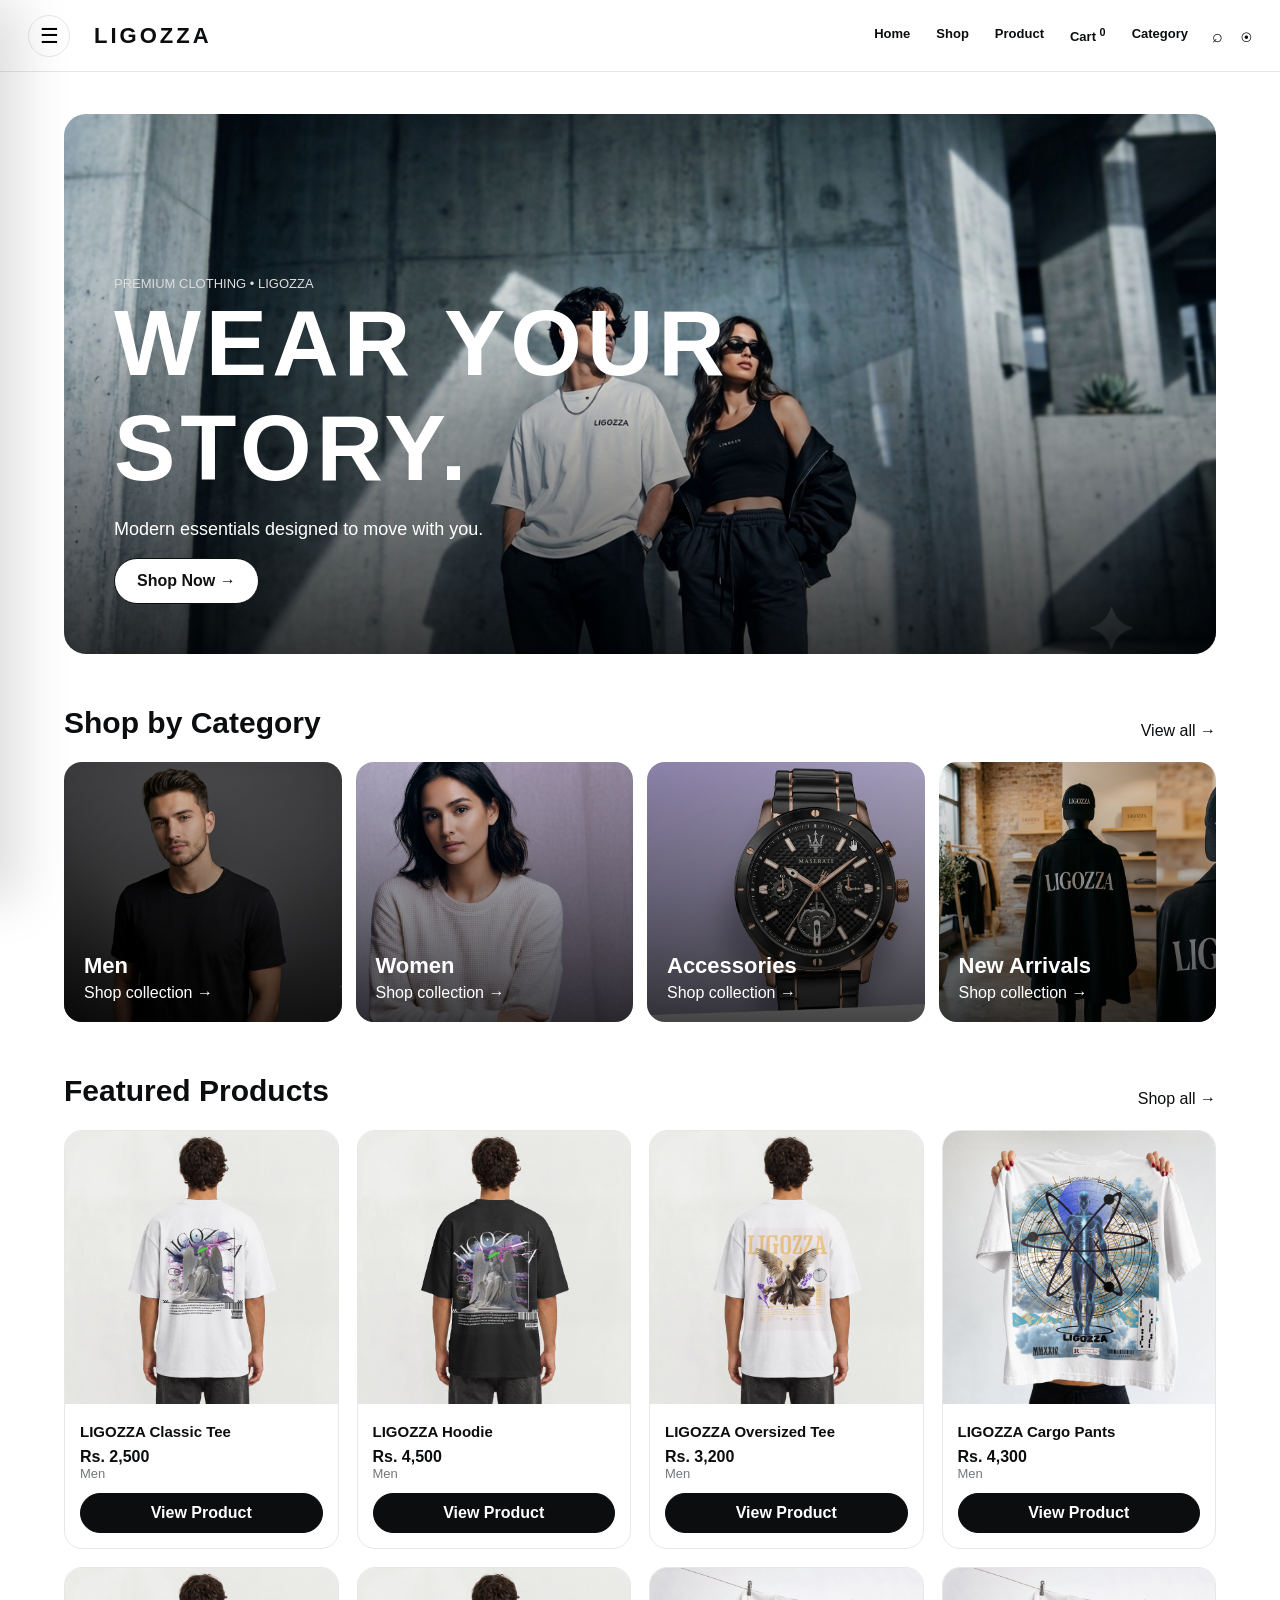
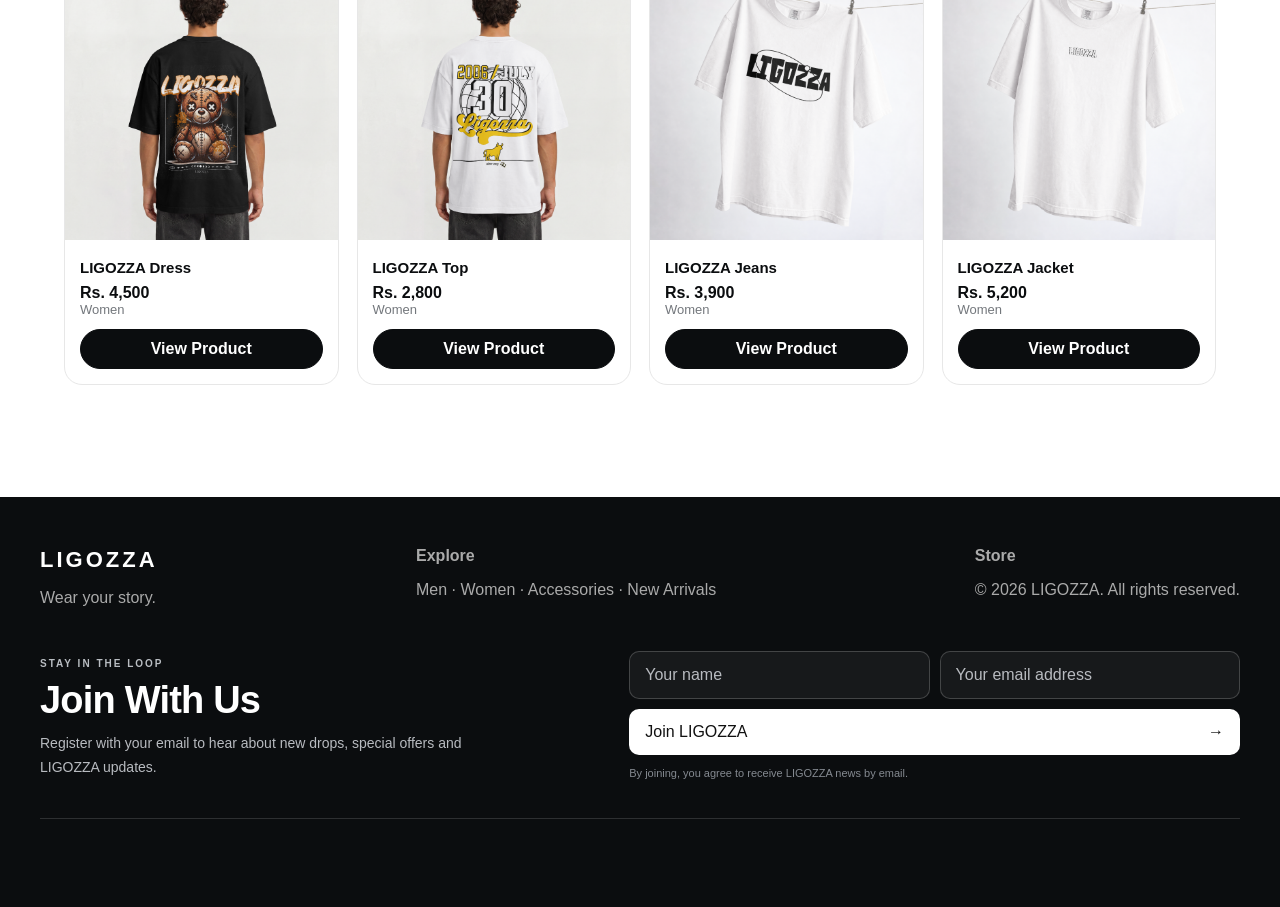
==== index.html @ e9d3e80f "Update index.html" ====
<!doctype html><html lang="en"><head><meta charset="utf-8"><meta name="viewport" content="width=device-width,initial-scale=1"><title>Home — LIGOZZA</title><link rel="stylesheet" href="style.css"></head><body>
<header class="topbar"><button class="hamb">☰</button><a class="brand" href="index.html">LIGOZZA</a><nav class="nav"><a href="index.html">Home</a><a href="shop.html">Shop</a><a href="product.html?id=1">Product</a><a href="cart.html">Cart <sup class="cart-count">0</sup></a><a href="category.html">Category</a></nav><div class="icons">⌕　◉</div></header>
<aside class="drawer"><button class="close">×</button><h2>LIGOZZA</h2><a href="index.html">Home</a><a href="shop.html">Shop</a><a href="product.html?id=1">Product</a><a href="cart.html">Cart</a><a href="category.html">Category</a><small>CATEGORIES</small><a href="men.html">Men</a><a href="women.html">Women</a><a href="accessories.html">Accessories</a><a href="new-arrivals.html">New Arrivals</a><small>MANAGE</small><a href=""></a></aside>
<main class="container"><section class="hero" style="background-image: url('assets/1790014323501.png')"><div><div class="muted" style="color:#ddd">PREMIUM CLOTHING • LIGOZZA</div><h1>WEAR YOUR<br>STORY.</h1><p>Modern essentials designed to move with you.</p><a class="btn light" href="shop.html">Shop Now →</a></div></section>
<div class="section-title"><h2>Shop by Category</h2><a href="category.html">View all →</a></div><section class="cat-grid"><a class="cat" style="background-image: url('assets/1790061535700.png')" href="men.html"><div><h3>Men</h3>Shop collection →</div></a><a class="cat" style="background-image: url('assets/1790061359625.png')" href="women.html"><div><h3>Women</h3>Shop collection →</div></a><a class="cat" style="background-image: url('assets/1790061619526.png')" href="accessories.html"><div><h3>Accessories</h3>Shop collection →</div></a><a class="cat" style="background-image: url('assets/1790061683546.png')" href="new-arrivals.html"><div><h3>New Arrivals</h3>Shop collection →</div></a></section>
<div class="section-title"><h2>Featured Products</h2><a href="shop.html">Shop all →</a></div><section class="grid" id="featured"></section></main><footer><div class="foot"><div><div class="brand">LIGOZZA</div><p>Wear your story.</p></div><div><b>Explore</b><p>Men · Women · Accessories · New Arrivals</p></div><div><b>Store</b><p>© 2026 LIGOZZA. All rights reserved.</p></div></div><div class="join-us">
    <div class="join-copy"><span class="join-kicker">STAY IN THE LOOP</span><h2>Join With Us</h2><p>Register with your email to hear about new drops, special offers and LIGOZZA updates.</p></div>
    <form class="join-form" action="https://formsubmit.co/hansindupulitha403@gmail.com" method="POST">
        <input type="hidden" name="_subject" value="New LIGOZZA Join With Us Registration">
        <input type="hidden" name="_template" value="table">
        <input type="text" name="_honey" style="display:none" tabindex="-1" autocomplete="off">
        <label class="sr-only" for="join-name">Your name</label><input id="join-name" type="text" name="name" placeholder="Your name" autocomplete="name" required>
        <label class="sr-only" for="join-email">Your email address</label><input id="join-email" type="email" name="email" placeholder="Your email address" autocomplete="email" required>
        <button type="submit">Join LIGOZZA <span aria-hidden="true">→</span></button>
        <small>By joining, you agree to receive LIGOZZA news by email.</small>
    </form></footer><script src="script.js"></script></body></html>
---- style.css ----
:root{--ink:#0b0d0f;--muted:#73777c;--line:#e7e7e7;--paper:#fff;--soft:#f6f6f4}
*{box-sizing:border-box}html{scroll-behavior:smooth}body{margin:0;font-family:Inter,Arial,sans-serif;color:var(--ink);background:#fff}a{text-decoration:none;color:inherit}
.topbar{height:72px;border-bottom:1px solid var(--line);display:flex;align-items:center;gap:24px;padding:0 28px;position:sticky;top:0;background:#fff;z-index:20}.brand{font-weight:900;letter-spacing:3px;font-size:22px;margin-right:auto}.nav{display:flex;gap:26px;font-size:13px;font-weight:700}.nav a:hover{opacity:.55}.icons{display:flex;gap:14px;font-size:18px}.hamb{width:42px;height:42px;border:1px solid var(--line);border-radius:50%;background:#fff;font-size:21px;cursor:pointer}
.drawer{position:fixed;left:0;top:0;bottom:0;width:290px;background:#0b0d0f;color:#fff;z-index:50;padding:28px;transform:translateX(-100%);transition:.3s;box-shadow:20px 0 50px #0002}.drawer.open{transform:none}.drawer h2{letter-spacing:4px;margin:8px 0 40px}.drawer .close{float:right;background:none;border:0;color:#fff;font-size:24px}.drawer a{display:block;padding:14px 0;border-bottom:1px solid #ffffff18;color:#ddd}.drawer small{display:block;color:#777;margin:28px 0 8px}
.container{max-width:1200px;margin:auto;padding:42px 24px}.hero{min-height:540px;background-size:cover;background-position:center;border-radius:22px;display:flex;align-items:flex-end;padding:50px;color:#fff;position:relative;overflow:hidden}.hero:after{content:"";position:absolute;inset:0;background:linear-gradient(0deg,#000b,transparent 65%)}.hero>*{position:relative;z-index:1}.hero h1{font-size:clamp(48px,8vw,92px);margin:0;letter-spacing:5px}.hero p{font-size:18px;max-width:480px}.btn{display:inline-flex;align-items:center;justify-content:center;border:1px solid var(--ink);background:var(--ink);color:#fff;padding:13px 22px;border-radius:999px;font-weight:700;cursor:pointer}.btn.light{background:#fff;color:#111}.section-title{display:flex;justify-content:space-between;align-items:end;margin:52px 0 22px}.section-title h2{margin:0;font-size:30px}.grid{display:grid;grid-template-columns:repeat(4,1fr);gap:18px}.card{border:1px solid var(--line);border-radius:18px;overflow:hidden;background:#fff}.card img{width:100%;aspect-ratio:1/1;object-fit:cover;background:#f2f2f0}.card .pad{padding:15px}.card h3{font-size:15px;margin:0 0 8px}.price{font-weight:800}.muted{color:var(--muted);font-size:13px}.card .btn{width:100%;margin-top:12px;padding:10px}.cat-grid{display:grid;grid-template-columns:repeat(4,1fr);gap:14px}.cat{height:260px;border-radius:18px;overflow:hidden;position:relative;background-size:cover;background-position:center}.cat:after{content:"";position:absolute;inset:0;background:linear-gradient(0deg,#000b,transparent)}.cat div{position:absolute;bottom:20px;left:20px;color:#fff;z-index:1}.cat h3{margin:0 0 5px;font-size:22px}
.pagehead{padding:30px 0 18px;border-bottom:1px solid var(--line);margin-bottom:28px}.pagehead h1{font-size:46px;margin:0 0 8px}.toolbar{display:flex;gap:12px;align-items:center;margin-bottom:20px}.toolbar select,.toolbar input{padding:11px;border:1px solid var(--line);border-radius:10px;background:#fff}.toolbar select{margin-left:auto}
.product{display:grid;grid-template-columns:1.05fr 1fr;gap:60px}.product-main{width:100%;aspect-ratio:1/1;object-fit:cover;border-radius:20px;background:#f2f2f0}.product h1{font-size:46px;margin:0 0 12px}.product .bigprice{font-size:26px;font-weight:900;margin:18px 0}.qty{display:flex;align-items:center;gap:12px;margin:20px 0}.qty button{width:36px;height:36px;border:1px solid var(--line);background:#fff;border-radius:50%}.chips{display:flex;gap:8px;flex-wrap:wrap}.chip{border:1px solid var(--line);padding:10px 15px;border-radius:9px}.actions{display:flex;gap:10px}.actions .btn{flex:1}
.cartrow{display:grid;grid-template-columns:90px 1fr auto auto;gap:20px;align-items:center;padding:18px 0;border-bottom:1px solid var(--line)}.cartrow img{width:90px;height:90px;object-fit:cover;border-radius:12px}.summary{max-width:420px;margin:30px 0 0 auto;border:1px solid var(--line);border-radius:18px;padding:22px}.summary div{display:flex;justify-content:space-between;padding:7px 0}.summary .total{font-size:20px;font-weight:900;border-top:1px solid var(--line);margin-top:10px;padding-top:15px}
.admin{display:grid;grid-template-columns:230px 1fr;gap:24px}.side{background:#0b0d0f;color:#fff;border-radius:18px;padding:22px;height:max-content}.side a{display:block;padding:11px 0;color:#ccc}.form{border:1px solid var(--line);border-radius:18px;padding:24px}.form-grid{display:grid;grid-template-columns:1fr 1fr;gap:16px}.field label{display:block;font-size:12px;font-weight:800;margin-bottom:7px}.field input,.field select,.field textarea{width:100%;padding:12px;border:1px solid var(--line);border-radius:10px}.field textarea{min-height:100px}.full{grid-column:1/-1}.upload{border:2px dashed var(--line);padding:22px;text-align:center;border-radius:12px}.adminlist{margin-top:25px}.adminitem{display:grid;grid-template-columns:70px 1fr auto auto;gap:14px;align-items:center;padding:10px 0;border-bottom:1px solid var(--line)}.adminitem img{width:70px;height:70px;object-fit:cover;border-radius:10px}
footer{margin-top:70px;padding:50px 24px;background:#0b0d0f;color:#aaa}footer .brand{color:#fff}.foot{max-width:1200px;margin:auto;display:flex;justify-content:space-between;gap:30px}
@media(max-width:850px){.nav{display:none}.grid{grid-template-columns:repeat(2,1fr)}.cat-grid{grid-template-columns:repeat(2,1fr)}.product{grid-template-columns:1fr;gap:25px}.product h1{font-size:36px}.admin{grid-template-columns:1fr}.form-grid{grid-template-columns:1fr}.full{grid-column:auto}.cartrow{grid-template-columns:65px 1fr auto}.cartrow img{width:65px;height:65px}.cartrow .lineprice{display:none}.hero{min-height:460px;padding:30px}.hero h1{font-size:54px}}
@media(max-width:520px){.topbar{padding:0 14px}.container{padding:28px 14px}.grid{gap:10px}.cat-grid{gap:10px}.cat{height:190px}.section-title h2{font-size:24px}.hero{border-radius:14px}.card{border-radius:12px}.pagehead h1{font-size:36px}}
.product-gallery{display:grid;grid-template-columns:74px 1fr;gap:14px;align-items:start}.thumbs{display:flex;flex-direction:column;gap:10px;max-height:620px;overflow:auto}.thumb{padding:0;border:1px solid var(--line);background:#fff;border-radius:10px;overflow:hidden;cursor:pointer}.thumb.active{border:2px solid var(--ink)}.thumb img{display:block;width:70px;height:70px;object-fit:cover}.chip{background:#fff;cursor:pointer}.chip.selected{background:var(--ink);color:#fff;border-color:var(--ink)}.size-editor{display:flex;gap:10px;flex-wrap:wrap}.size-editor label{border:1px solid var(--line);border-radius:10px;padding:10px 13px;background:#fff;cursor:pointer}.size-editor input{accent-color:#0b0d0f;margin-right:6px}.gallery-admin{display:grid;grid-template-columns:repeat(auto-fill,minmax(110px,1fr));gap:12px}.gallery-admin-item{border:1px solid var(--line);border-radius:12px;padding:8px;display:flex;flex-direction:column;gap:7px}.gallery-admin-item img{width:100%;aspect-ratio:1/1;object-fit:cover;border-radius:8px}.gallery-admin-item span{font-size:12px;font-weight:700}.remove-img{border:0;background:#f2f2f0;border-radius:8px;padding:7px;cursor:pointer}.adminitem .muted{line-height:1.5}@media(max-width:850px){.product-gallery{grid-template-columns:1fr}.thumbs{order:2;flex-direction:row;max-height:none;overflow-x:auto}.thumb img{width:62px;height:62px}}

/* Join With Us email registration */
.join-us {
    max-width: 1200px;
    margin: 0 auto 38px;
    padding: 28px 0 36px;
    border-bottom: 1px solid #ffffff24;
    display: grid;
    grid-template-columns: 1fr 1.1fr;
    gap: 34px;
    align-items: center
}

.join-kicker {
    font-size: 10px;
    letter-spacing: 2px;
    font-weight: 800;
    color: #b9bdc2
}

.join-copy h2 {
    margin: 8px 0 10px;
    color: #fff;
    font-size: clamp(28px,4vw,38px);
    letter-spacing: -.8px
}

.join-copy p {
    margin: 0;
    max-width: 430px;
    line-height: 1.7;
    color: #b8bbc0;
    font-size: 14px
}

.join-form {
    display: grid;
    grid-template-columns: 1fr 1fr;
    gap: 10px;
    align-items: start
}

    .join-form input {
        width: 100%;
        min-width: 0;
        padding: 14px 15px;
        border: 1px solid #ffffff30;
        border-radius: 10px;
        background: #ffffff0d;
        color: #fff;
        font: inherit;
        outline: none
    }

        .join-form input:focus {
            border-color: #fff
        }

        .join-form input::placeholder {
            color: #b8bbc0
        }

    .join-form button {
        grid-column: 1/-1;
        display: flex;
        justify-content: space-between;
        align-items: center;
        padding: 14px 16px;
        border: 0;
        border-radius: 10px;
        background: #fff;
        color: #111;
        font-weight: 800;
        cursor: pointer;
        font: inherit
    }

        .join-form button:hover {
            background: #e9e9e7
        }

    .join-form small {
        grid-column: 1/-1;
        color: #858a91;
        font-size: 11px;
        line-height: 1.5
    }

.sr-only {
    position: absolute;
    width: 1px;
    height: 1px;
    padding: 0;
    margin: -1px;
    overflow: hidden;
    clip: rect(0,0,0,0);
    white-space: nowrap;
    border: 0
}

@media(max-width:700px) {
    .join-us {
        grid-template-columns: 1fr;
        gap: 22px;
        padding: 24px 0 30px
    }

    .join-form {
        grid-template-columns: 1fr
    }

        .join-form button, .join-form small {
            grid-column: auto
        }
}
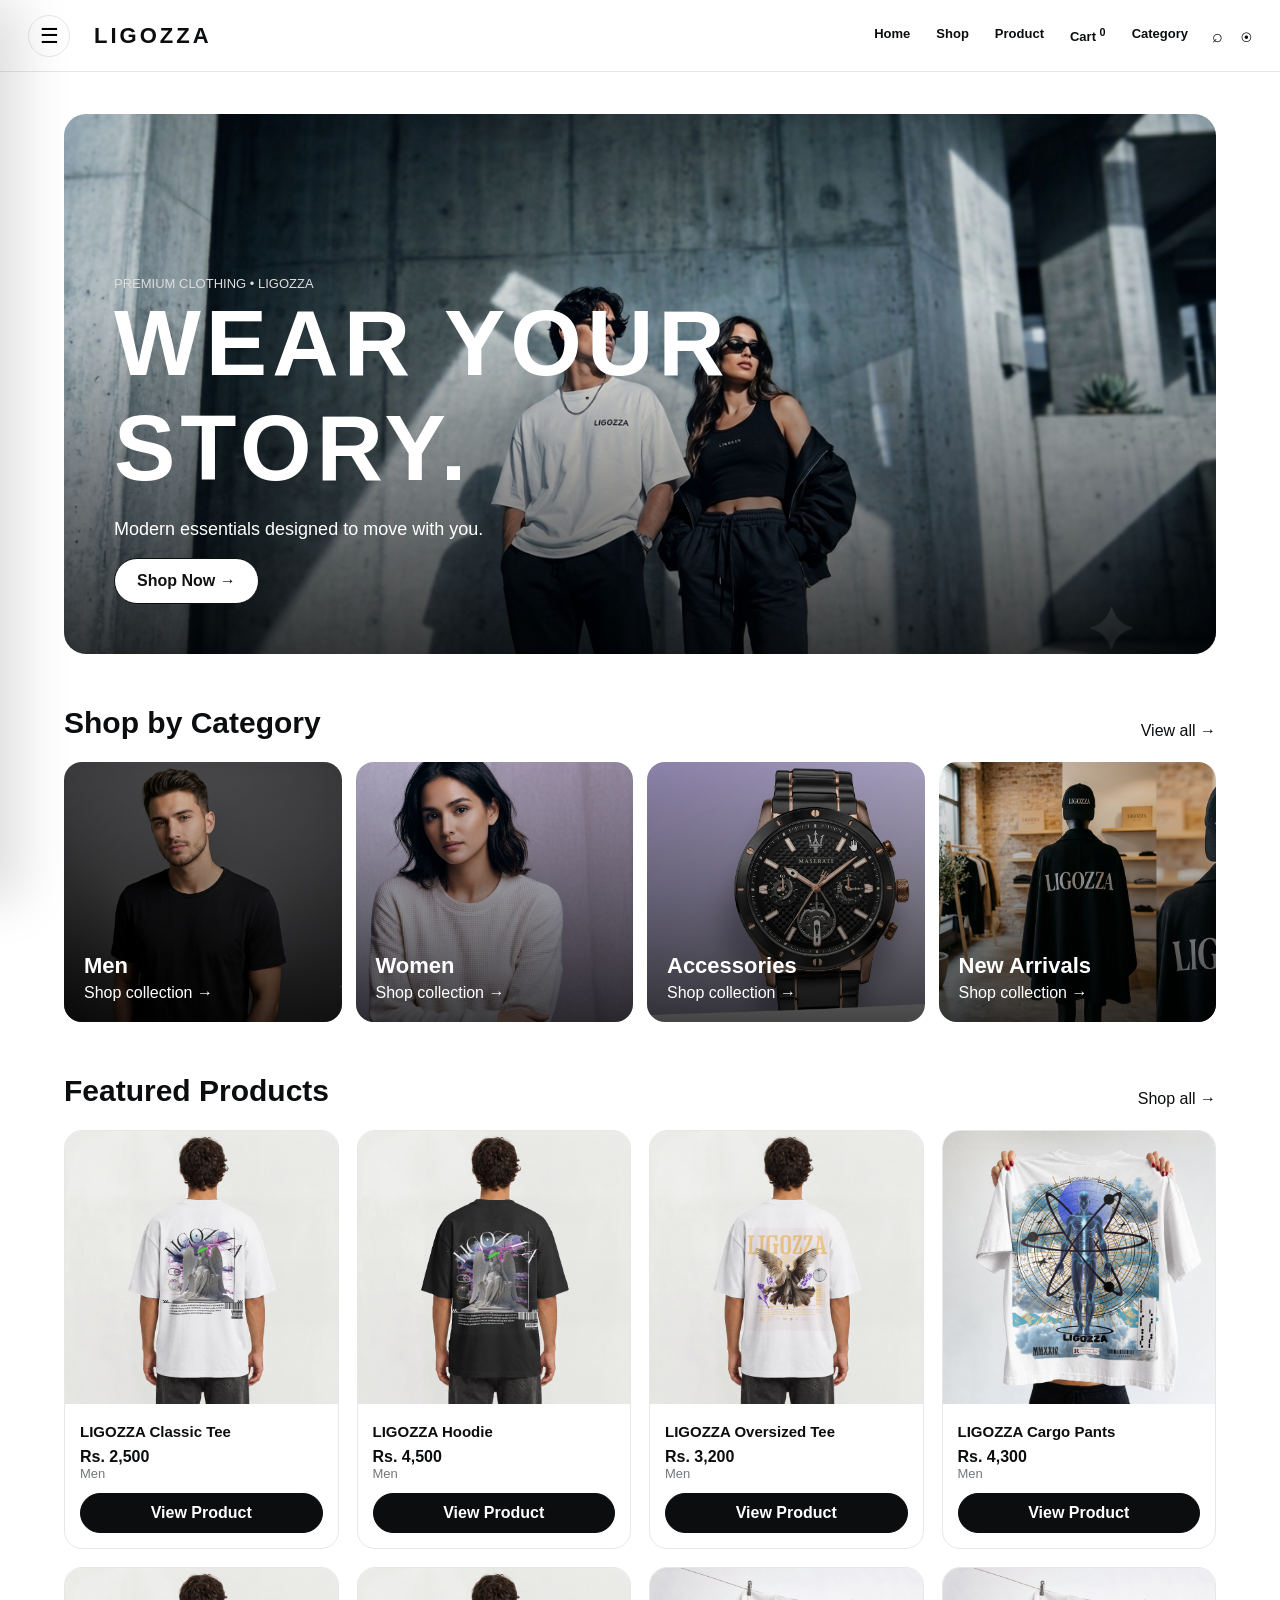
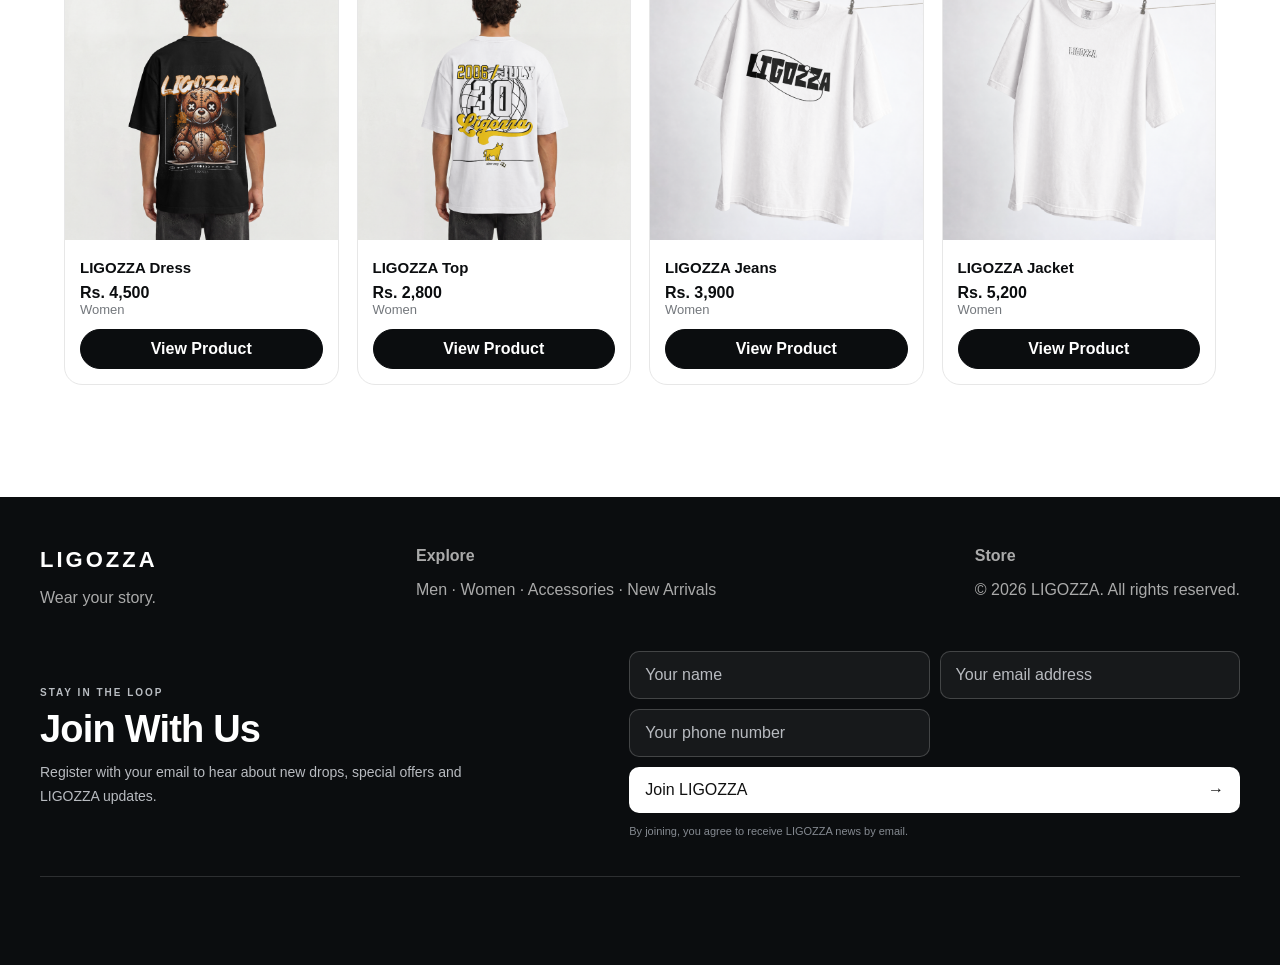
==== commit 0340e1c4: "Update index.html" ====
--- a/index.html
+++ b/index.html
@@ -1,6 +1,6 @@
 <!doctype html><html lang="en"><head><meta charset="utf-8"><meta name="viewport" content="width=device-width,initial-scale=1"><title>Home — LIGOZZA</title><link rel="stylesheet" href="style.css"></head><body>
 <header class="topbar"><button class="hamb">☰</button><a class="brand" href="index.html">LIGOZZA</a><nav class="nav"><a href="index.html">Home</a><a href="shop.html">Shop</a><a href="product.html?id=1">Product</a><a href="cart.html">Cart <sup class="cart-count">0</sup></a><a href="category.html">Category</a></nav><div class="icons">⌕　◉</div></header>
-<aside class="drawer"><button class="close">×</button><h2>LIGOZZA</h2><a href="index.html">Home</a><a href="shop.html">Shop</a><a href="product.html?id=1">Product</a><a href="cart.html">Cart</a><a href="category.html">Category</a><small>CATEGORIES</small><a href="men.html">Men</a><a href="women.html">Women</a><a href="accessories.html">Accessories</a><a href="new-arrivals.html">New Arrivals</a><small>MANAGE</small><a href=""></a></aside>
+<aside class="drawer"><button class="close">×</button><h2>LIGOZZA</h2><a href="index.html">Home</a><a href="shop.html">Shop</a><a href="product.html?id=1">Product</a><a href="cart.html">Cart</a><a href="category.html">Category</a><small>CATEGORIES</small><a href="men.html">Men</a><a href="women.html">Women</a><a href="accessories.html">Accessories</a><a href="new-arrivals.html">New Arrivals</a><small>LIGOZZA</small><a href="about.html">About Us</a></aside>
 <main class="container"><section class="hero" style="background-image: url('assets/1790014323501.png')"><div><div class="muted" style="color:#ddd">PREMIUM CLOTHING • LIGOZZA</div><h1>WEAR YOUR<br>STORY.</h1><p>Modern essentials designed to move with you.</p><a class="btn light" href="shop.html">Shop Now →</a></div></section>
 <div class="section-title"><h2>Shop by Category</h2><a href="category.html">View all →</a></div><section class="cat-grid"><a class="cat" style="background-image: url('assets/1790061535700.png')" href="men.html"><div><h3>Men</h3>Shop collection →</div></a><a class="cat" style="background-image: url('assets/1790061359625.png')" href="women.html"><div><h3>Women</h3>Shop collection →</div></a><a class="cat" style="background-image: url('assets/1790061619526.png')" href="accessories.html"><div><h3>Accessories</h3>Shop collection →</div></a><a class="cat" style="background-image: url('assets/1790061683546.png')" href="new-arrivals.html"><div><h3>New Arrivals</h3>Shop collection →</div></a></section>
 <div class="section-title"><h2>Featured Products</h2><a href="shop.html">Shop all →</a></div><section class="grid" id="featured"></section></main><footer><div class="foot"><div><div class="brand">LIGOZZA</div><p>Wear your story.</p></div><div><b>Explore</b><p>Men · Women · Accessories · New Arrivals</p></div><div><b>Store</b><p>© 2026 LIGOZZA. All rights reserved.</p></div></div><div class="join-us">
@@ -11,6 +11,8 @@
         <input type="text" name="_honey" style="display:none" tabindex="-1" autocomplete="off">
         <label class="sr-only" for="join-name">Your name</label><input id="join-name" type="text" name="name" placeholder="Your name" autocomplete="name" required>
         <label class="sr-only" for="join-email">Your email address</label><input id="join-email" type="email" name="email" placeholder="Your email address" autocomplete="email" required>
+         <label class="sr-only" for="join-phone">Your phone number</label><input id="join-phone" type="tel" name="Phone Number" placeholder="Your phone number" autocomplete="tel" maxlength="25" required>
         <button type="submit">Join LIGOZZA <span aria-hidden="true">→</span></button>
         <small>By joining, you agree to receive LIGOZZA news by email.</small>
-    </form></footer><script src="script.js"></script></body></html>
+    </form>
+</footer><script src="script.js"></script></body></html>
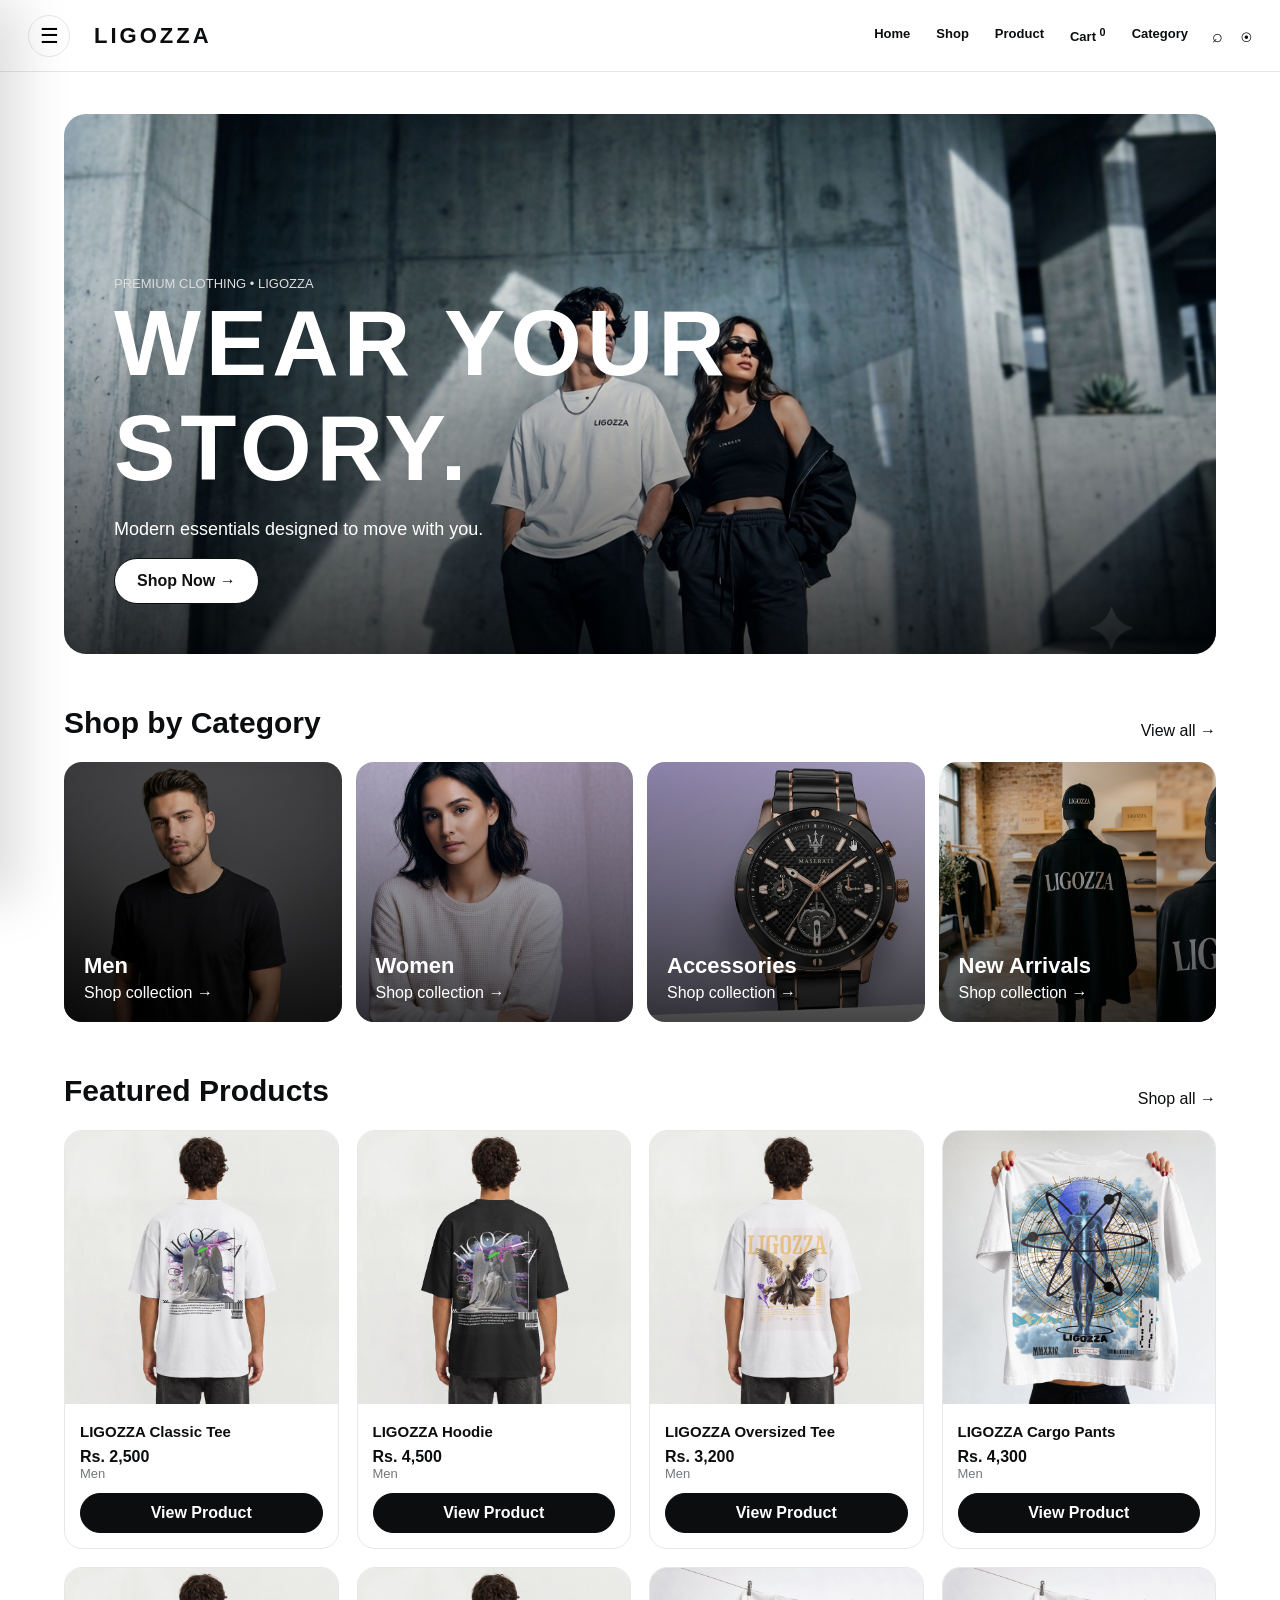
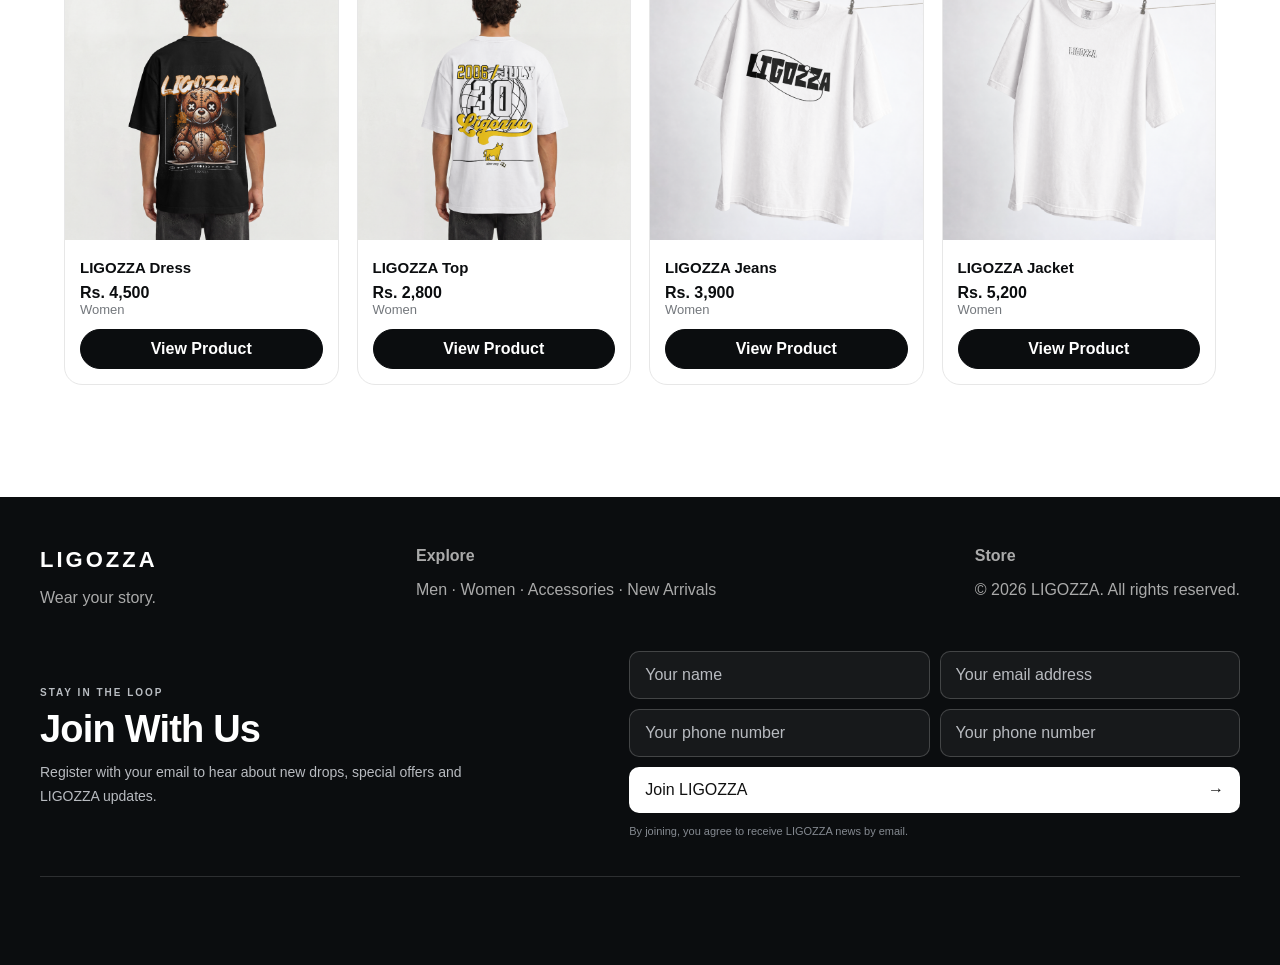
==== commit c1a1e4b5: "Update index.html" ====
--- a/index.html
+++ b/index.html
@@ -12,6 +12,7 @@
         <label class="sr-only" for="join-name">Your name</label><input id="join-name" type="text" name="name" placeholder="Your name" autocomplete="name" required>
         <label class="sr-only" for="join-email">Your email address</label><input id="join-email" type="email" name="email" placeholder="Your email address" autocomplete="email" required>
          <label class="sr-only" for="join-phone">Your phone number</label><input id="join-phone" type="tel" name="Phone Number" placeholder="Your phone number" autocomplete="tel" maxlength="25" required>
+         <label class="sr-only" for="join-phone">Your phone number</label><input id="join-phone" type="tel" name="Whatsapp/Teligram Number" placeholder="Your phone number" autocomplete="tel" maxlength="25" required>
         <button type="submit">Join LIGOZZA <span aria-hidden="true">→</span></button>
         <small>By joining, you agree to receive LIGOZZA news by email.</small>
     </form>
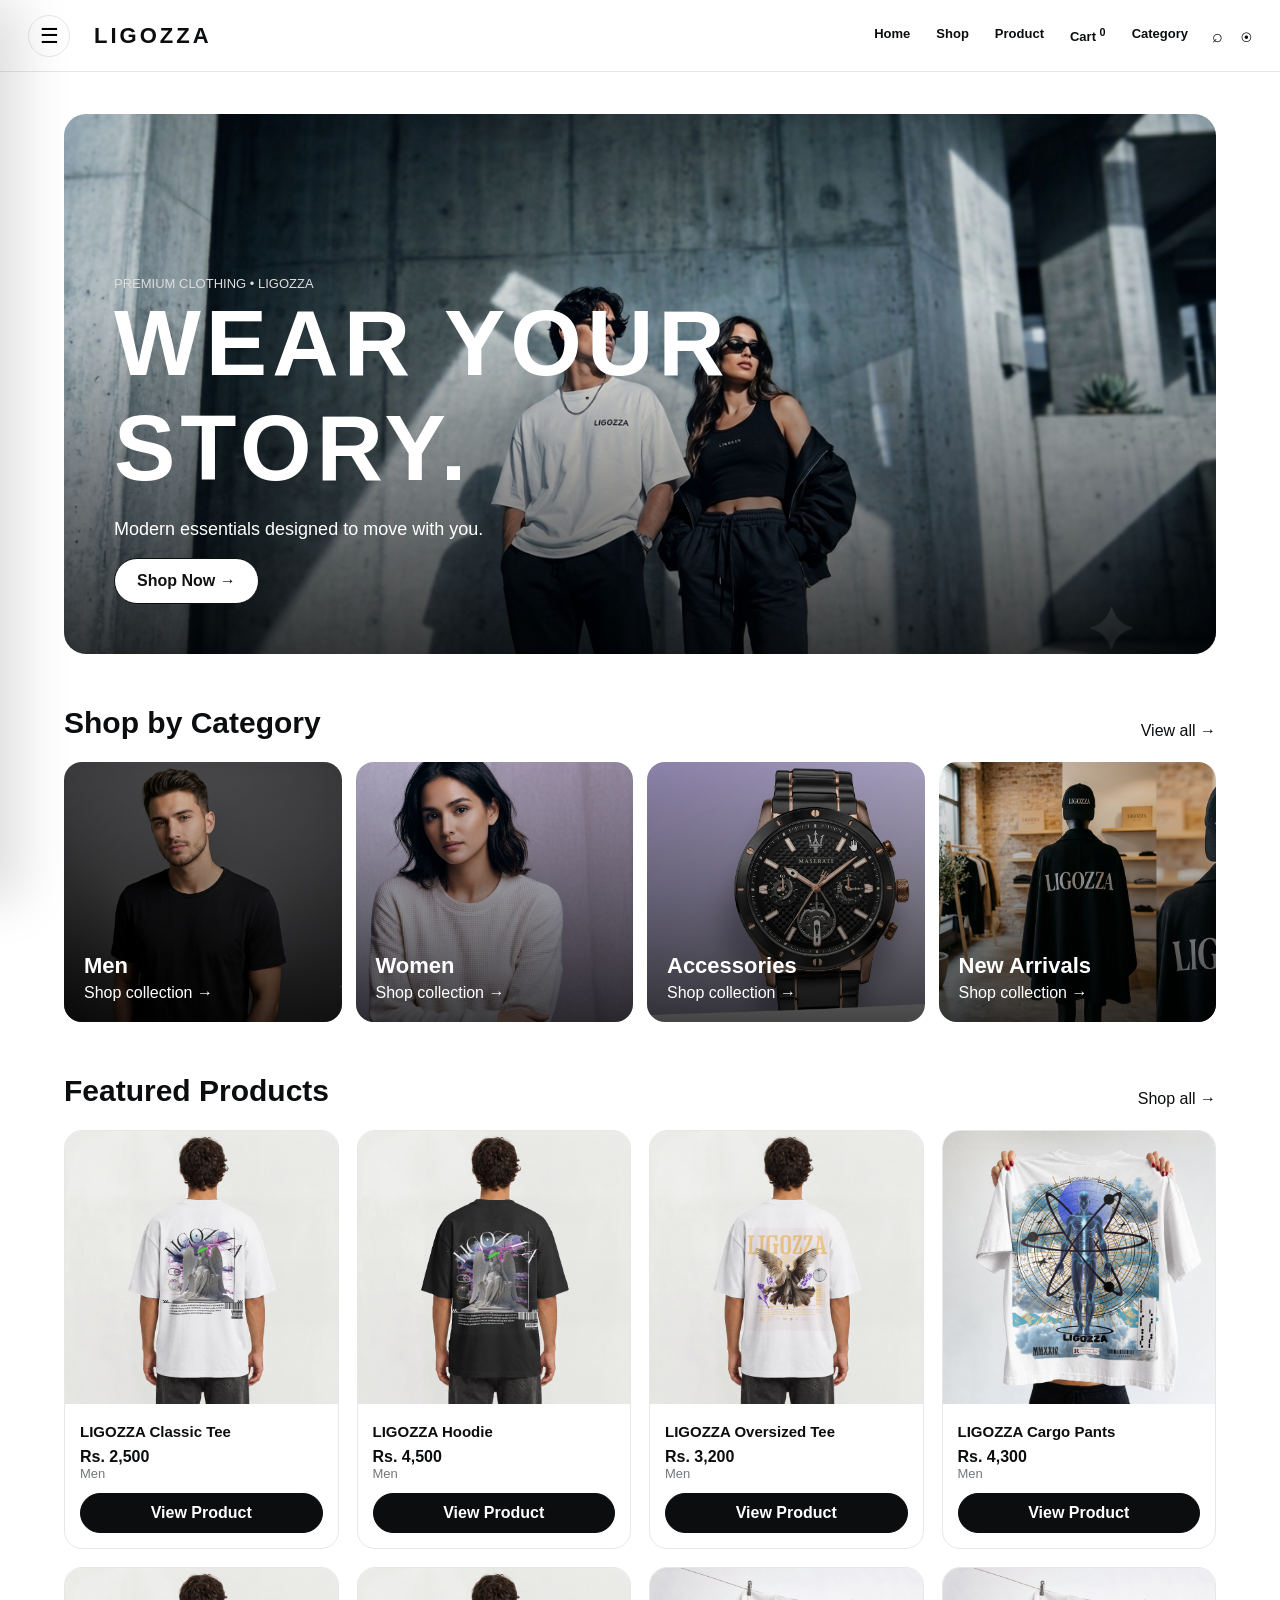
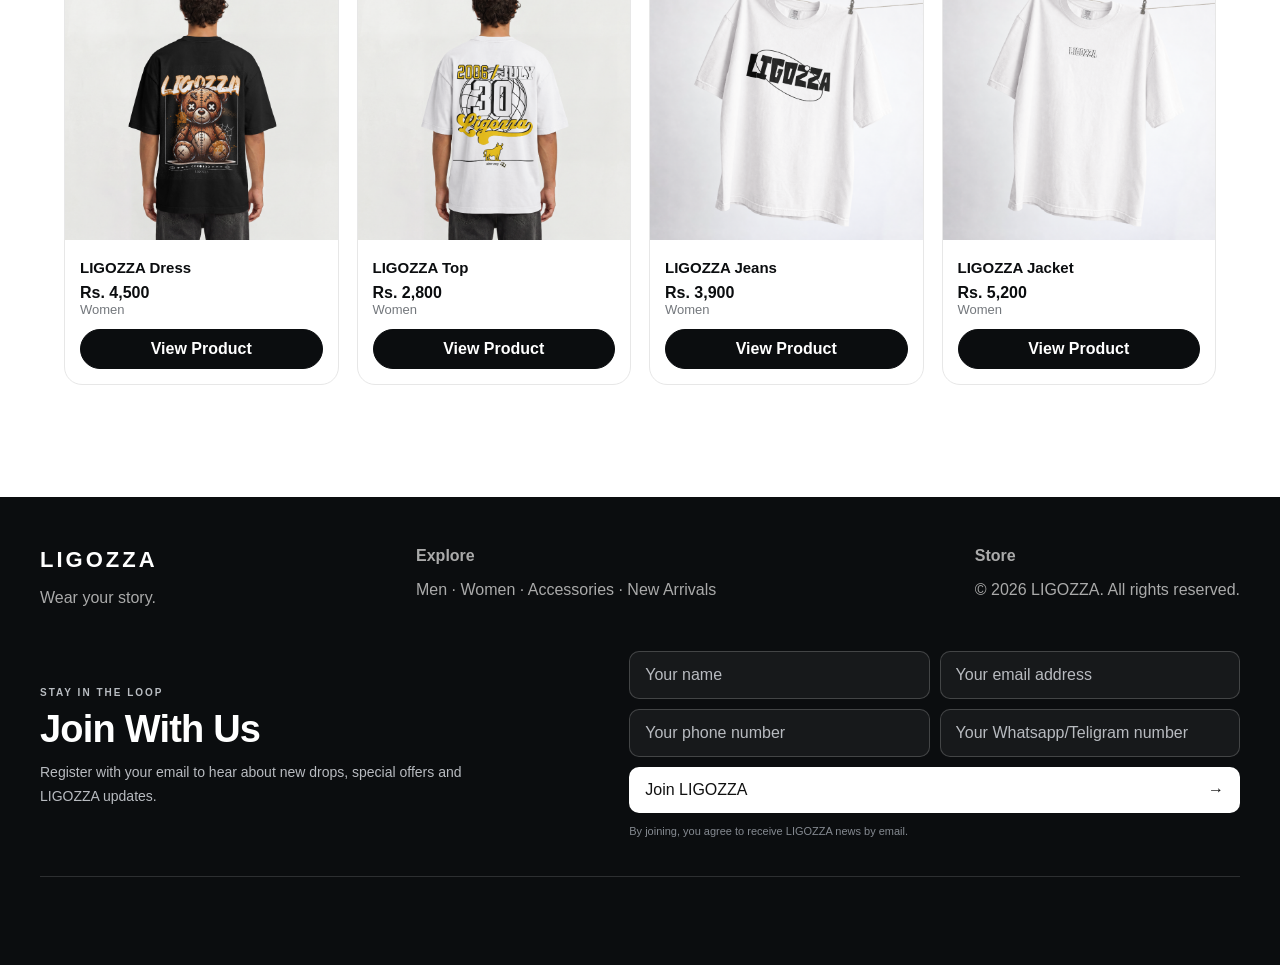
==== commit 9e94c231: "Update index.html" ====
--- a/index.html
+++ b/index.html
@@ -12,7 +12,7 @@
         <label class="sr-only" for="join-name">Your name</label><input id="join-name" type="text" name="name" placeholder="Your name" autocomplete="name" required>
         <label class="sr-only" for="join-email">Your email address</label><input id="join-email" type="email" name="email" placeholder="Your email address" autocomplete="email" required>
          <label class="sr-only" for="join-phone">Your phone number</label><input id="join-phone" type="tel" name="Phone Number" placeholder="Your phone number" autocomplete="tel" maxlength="25" required>
-         <label class="sr-only" for="join-phone">Your phone number</label><input id="join-phone" type="tel" name="Whatsapp/Teligram Number" placeholder="Your phone number" autocomplete="tel" maxlength="25" required>
+         <label class="sr-only" for="join-phone">Your Whatsapp number</label><input id="join-phone" type="tel" name="Whatsapp/Teligram Number" placeholder="Your Whatsapp/Teligram number" autocomplete="tel" maxlength="25" required>
         <button type="submit">Join LIGOZZA <span aria-hidden="true">→</span></button>
         <small>By joining, you agree to receive LIGOZZA news by email.</small>
     </form>
